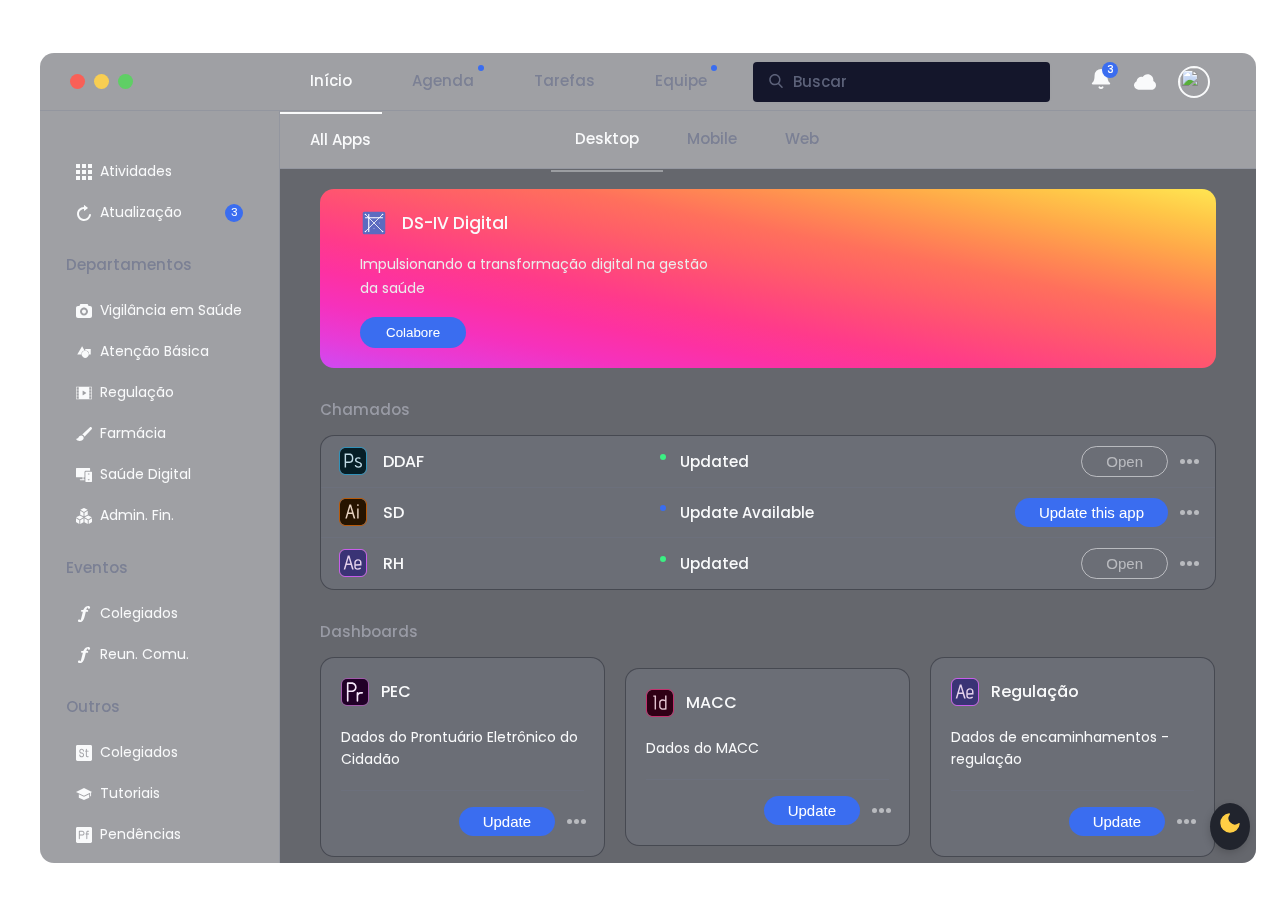
==== home.html @ 77184091 "add login form" ====
<!DOCTYPE html>
<html lang="pt-BR">

<head>
    <meta charset="UTF-8">
    <meta http-equiv="X-UA-Compatible" content="IE=edge">
    <meta name="viewport" content="width=device-width, initial-scale=1.0">
    
    <!-- Favicon -->
    <link rel="icon" href="img/favicon.png" type="image/x-icon">

    <!-- CSS -->
    <link rel="stylesheet" href="style.css">

    <title>DS4 Digital - Tecnologia para o Brasil</title>
</head>

<body>
    <div class="video-bg">
        <video width="320" height="240" autoplay loop muted>
            <source src="https://assets.codepen.io/3364143/7btrrd.mp4" type="video/mp4">
            Your browser does not support the video tag.
        </video>
    </div>
    <div class="dark-light">
        <svg viewBox="0 0 24 24" stroke="currentColor" stroke-width="1.5" fill="none" stroke-linecap="round"
            stroke-linejoin="round">
            <path d="M21 12.79A9 9 0 1111.21 3 7 7 0 0021 12.79z" />
        </svg>
    </div>
    <div class="app">
        <div class="header">
            <div class="menu-circle"></div>
            <div class="header-menu">
                <a class="menu-link is-active" href="#">Início</a>
                <a class="menu-link notify" href="#">Agenda</a>
                <a class="menu-link" href="#">Tarefas</a>
                <a class="menu-link notify" href="#">Equipe</a>
            </div>
            <div class="search-bar">
                <input type="text" placeholder="Buscar">
            </div>
            <div class="header-profile">
                <div class="notification">
                    <span class="notification-number">3</span>
                    <svg viewBox="0 0 24 24" fill="currentColor" stroke="currentColor" stroke-width="2"
                        stroke-linecap="round" stroke-linejoin="round" class="feather feather-bell">
                        <path d="M18 8A6 6 0 006 8c0 7-3 9-3 9h18s-3-2-3-9M13.73 21a2 2 0 01-3.46 0" />
                    </svg>
                </div>
                <svg viewBox="0 0 512 512" fill="currentColor">
                    <path
                        d="M448.773 235.551A135.893 135.893 0 00451 211c0-74.443-60.557-135-135-135-47.52 0-91.567 25.313-115.766 65.537-32.666-10.59-66.182-6.049-93.794 12.979-27.612 19.013-44.092 49.116-45.425 82.031C24.716 253.788 0 290.497 0 331c0 7.031 1.703 13.887 3.006 20.537l.015.015C12.719 400.492 56.034 436 106 436h300c57.891 0 106-47.109 106-105 0-40.942-25.053-77.798-63.227-95.449z" />
                </svg>
                <img class="profile-img"
                    src="https://images.unsplash.com/photo-1600353068440-6361ef3a86e8?ixid=MXwxMjA3fDB8MHxwaG90by1wYWdlfHx8fGVufDB8fHw%3D&ixlib=rb-1.2.1&auto=format&fit=crop&w=1000&q=80"
                    alt="">
            </div>
        </div>
        <div class="wrapper">
            <div class="left-side">
                <div class="side-wrapper">
                    <div class="side-title"></div>
                    <div class="side-menu">
                        <a href="#">
                            <svg viewBox="0 0 512 512">
                                <g xmlns="http://www.w3.org/2000/svg" fill="currentColor">
                                    <path
                                        d="M0 0h128v128H0zm0 0M192 0h128v128H192zm0 0M384 0h128v128H384zm0 0M0 192h128v128H0zm0 0"
                                        data-original="#bfc9d1" />
                                </g>
                                <path xmlns="http://www.w3.org/2000/svg" d="M192 192h128v128H192zm0 0"
                                    fill="currentColor" data-original="#82b1ff" />
                                <path xmlns="http://www.w3.org/2000/svg"
                                    d="M384 192h128v128H384zm0 0M0 384h128v128H0zm0 0M192 384h128v128H192zm0 0M384 384h128v128H384zm0 0"
                                    fill="currentColor" data-original="#bfc9d1" />
                            </svg>
                            Atividades
                        </a>
                        <a href="#">
                            <svg viewBox="0 0 488.932 488.932" fill="currentColor">
                                <path
                                    d="M243.158 61.361v-57.6c0-3.2 4-4.9 6.7-2.9l118.4 87c2 1.5 2 4.4 0 5.9l-118.4 87c-2.7 2-6.7.2-6.7-2.9v-57.5c-87.8 1.4-158.1 76-152.1 165.4 5.1 76.8 67.7 139.1 144.5 144 81.4 5.2 150.6-53 163-129.9 2.3-14.3 14.7-24.7 29.2-24.7 17.9 0 31.8 15.9 29 33.5-17.4 109.7-118.5 192-235.7 178.9-98-11-176.7-89.4-187.8-187.4-14.7-128.2 84.9-237.4 209.9-238.8z" />
                            </svg>
                            Atualização
                            <span class="notification-number updates">3</span>
                        </a>
                    </div>
                </div>
                <div class="side-wrapper">
                    <div class="side-title">Departamentos</div>
                    <div class="side-menu">
                        <a href="#">
                            <svg viewBox="0 0 488.455 488.455" fill="currentColor">
                                <path
                                    d="M287.396 216.317c23.845 23.845 23.845 62.505 0 86.35s-62.505 23.845-86.35 0-23.845-62.505 0-86.35 62.505-23.845 86.35 0" />
                                <path
                                    d="M427.397 91.581H385.21l-30.544-61.059H133.76l-30.515 61.089-42.127.075C27.533 91.746.193 119.115.164 152.715L0 396.86c0 33.675 27.384 61.074 61.059 61.074h366.338c33.675 0 61.059-27.384 61.059-61.059V152.639c-.001-33.674-27.385-61.058-61.059-61.058zM244.22 381.61c-67.335 0-122.118-54.783-122.118-122.118s54.783-122.118 122.118-122.118 122.118 54.783 122.118 122.118S311.555 381.61 244.22 381.61z" />
                            </svg>
                            Vigilância em Saúde
                        </a>
                        <a href="#">
                            <svg viewBox="0 0 512 512" fill="currentColor">
                                <circle cx="295.099" cy="327.254" r="110.96" transform="rotate(-45 295.062 327.332)" />
                                <path
                                    d="M471.854 338.281V163.146H296.72v41.169a123.1 123.1 0 01121.339 122.939c0 3.717-.176 7.393-.5 11.027zM172.14 327.254a123.16 123.16 0 01100.59-120.915L195.082 73.786 40.146 338.281H172.64c-.325-3.634-.5-7.31-.5-11.027z" />
                            </svg>
                            Atenção Básica
                        </a>
                        <a href="#">
                            <svg viewBox="0 0 58 58" fill="currentColor">
                                <path
                                    d="M57 6H1a1 1 0 00-1 1v44a1 1 0 001 1h56a1 1 0 001-1V7a1 1 0 00-1-1zM10 50H2v-9h8v9zm0-11H2v-9h8v9zm0-11H2v-9h8v9zm0-11H2V8h8v9zm26.537 12.844l-11 7a1.007 1.007 0 01-1.018.033A1.001 1.001 0 0124 36V22a1.001 1.001 0 011.538-.844l11 7a1.003 1.003 0 01-.001 1.688zM56 50h-8v-9h8v9zm0-11h-8v-9h8v9zm0-11h-8v-9h8v9zm0-11h-8V8h8v9z" />
                            </svg>
                            Regulação
                        </a>
                        <a href="#">
                            <svg viewBox="0 0 512 512" fill="currentColor">
                                <path
                                    d="M499.377 46.402c-8.014-8.006-18.662-12.485-29.985-12.613a41.13 41.13 0 00-.496-.003c-11.142 0-21.698 4.229-29.771 11.945L198.872 275.458c25.716 6.555 47.683 23.057 62.044 47.196a113.544 113.544 0 0110.453 23.179L500.06 106.661C507.759 98.604 512 88.031 512 76.89c0-11.507-4.478-22.33-12.623-30.488zM176.588 302.344a86.035 86.035 0 00-3.626-.076c-20.273 0-40.381 7.05-56.784 18.851-19.772 14.225-27.656 34.656-42.174 53.27C55.8 397.728 27.795 409.14 0 416.923c16.187 42.781 76.32 60.297 115.752 61.24 1.416.034 2.839.051 4.273.051 44.646 0 97.233-16.594 118.755-60.522 23.628-48.224-5.496-112.975-62.192-115.348z" />
                            </svg>
                            Farmácia
                        </a>
                        <a href="#">
                            <svg viewBox="0 0 512 512" fill="currentColor">
                                <path
                                    d="M497 151H316c-8.401 0-15 6.599-15 15v300c0 8.401 6.599 15 15 15h181c8.401 0 15-6.599 15-15V166c0-8.401-6.599-15-15-15zm-76 270h-30c-8.401 0-15-6.599-15-15s6.599-15 15-15h30c8.401 0 15 6.599 15 15s-6.599 15-15 15zm0-180h-30c-8.401 0-15-6.599-15-15s6.599-15 15-15h30c8.401 0 15 6.599 15 15s-6.599 15-15 15z" />
                                <path
                                    d="M15 331h196v60h-75c-8.291 0-15 6.709-15 15s6.709 15 15 15h135v-30h-30v-60h30V166c0-24.814 20.186-45 45-45h135V46c0-8.284-6.716-15-15-15H15C6.716 31 0 37.716 0 46v270c0 8.284 6.716 15 15 15z" />
                            </svg>
                            Saúde Digital
                        </a>
                        <a href="#">
                            <svg viewBox="0 0 512 512" fill="currentColor">
                                <path
                                    d="M0 331v112.295a14.996 14.996 0 007.559 13.023L106 512V391L0 331zM136 391v121l105-60V331zM271 331v121l105 60V391zM406 391v121l98.441-55.682A14.995 14.995 0 00512 443.296V331l-106 60zM391 241l-115.754 57.876L391 365.026l116.754-66.15zM262.709 1.583a15.006 15.006 0 00-13.418 0L140.246 57.876 256 124.026l115.754-66.151L262.709 1.583zM136 90v124.955l105 52.5V150zM121 241L4.246 298.876 121 365.026l115.754-66.15zM271 150v117.455l105-52.5V90z" />
                            </svg>
                            Admin. Fin.
                        </a>
                    </div>
                </div>
                <div class="side-wrapper">
                    <div class="side-title">Eventos</div>
                    <div class="side-menu">
                        <a href="#">
                            <svg viewBox="0 0 332 332" fill="currentColor">
                                <path
                                    d="M282.341 8.283C275.765 2.705 266.211 0 253.103 0c-18.951 0-36.359 5.634-51.756 16.743-14.972 10.794-29.274 28.637-42.482 53.028-4.358 7.993-7.428 11.041-8.973 12.179h-26.255c-10.84 0-19.626 8.786-19.626 19.626 0 8.989 6.077 16.486 14.323 18.809l-.05.165h.589c1.531.385 3.109.651 4.757.651h18.833l-32.688 128.001c-7.208 27.848-10.323 37.782-11.666 41.24-1.445 3.711-3.266 7.062-5.542 10.135-.42-5.39-2.637-10.143-6.508-13.854-4.264-4.079-10.109-6.136-17.364-6.136-8.227 0-15.08 2.433-20.37 7.229-5.416 4.93-8.283 11.193-8.283 18.134 0 5.157 1.701 12.712 9.828 19.348 6.139 4.97 14.845 7.382 26.621 7.382 17.096 0 32.541-4.568 45.891-13.577 13.112-8.845 24.612-22.489 34.166-40.522 9.391-17.678 18.696-45.124 28.427-83.9l18.598-73.479h30.016c10.841 0 19.625-8.785 19.625-19.625s-8.784-19.626-19.625-19.626h-19.628c6.34-21.62 14.175-37.948 23.443-48.578 2.284-2.695 5.246-5.692 8.412-7.678-1.543 3.392-2.325 6.767-2.325 10.055 0 6.164 2.409 11.714 6.909 16.03 4.484 4.336 10.167 6.54 16.888 6.54 7.085 0 13.373-2.667 18.17-7.716 4.76-5.005 7.185-11.633 7.185-19.703.017-9.079-3.554-16.899-10.302-22.618z" />
                            </svg>
                            Colegiados
                        </a>
                        <a href="#">
                            <svg viewBox="0 0 332 332" fill="currentColor">
                                <path
                                    d="M282.341 8.283C275.765 2.705 266.211 0 253.103 0c-18.951 0-36.359 5.634-51.756 16.743-14.972 10.794-29.274 28.637-42.482 53.028-4.358 7.993-7.428 11.041-8.973 12.179h-26.255c-10.84 0-19.626 8.786-19.626 19.626 0 8.989 6.077 16.486 14.323 18.809l-.05.165h.589c1.531.385 3.109.651 4.757.651h18.833l-32.688 128.001c-7.208 27.848-10.323 37.782-11.666 41.24-1.445 3.711-3.266 7.062-5.542 10.135-.42-5.39-2.637-10.143-6.508-13.854-4.264-4.079-10.109-6.136-17.364-6.136-8.227 0-15.08 2.433-20.37 7.229-5.416 4.93-8.283 11.193-8.283 18.134 0 5.157 1.701 12.712 9.828 19.348 6.139 4.97 14.845 7.382 26.621 7.382 17.096 0 32.541-4.568 45.891-13.577 13.112-8.845 24.612-22.489 34.166-40.522 9.391-17.678 18.696-45.124 28.427-83.9l18.598-73.479h30.016c10.841 0 19.625-8.785 19.625-19.625s-8.784-19.626-19.625-19.626h-19.628c6.34-21.62 14.175-37.948 23.443-48.578 2.284-2.695 5.246-5.692 8.412-7.678-1.543 3.392-2.325 6.767-2.325 10.055 0 6.164 2.409 11.714 6.909 16.03 4.484 4.336 10.167 6.54 16.888 6.54 7.085 0 13.373-2.667 18.17-7.716 4.76-5.005 7.185-11.633 7.185-19.703.017-9.079-3.554-16.899-10.302-22.618z" />
                            </svg>
                            Reun. Comu.
                        </a>
                    </div>
                </div>
                <div class="side-wrapper">
                    <div class="side-title">Outros</div>
                    <div class="side-menu">
                        <a href="#">
                            <svg viewBox="0 0 512 512" fill="currentColor">
                                <path
                                    d="M467 0H45C20.186 0 0 20.186 0 45v422c0 24.814 20.186 45 45 45h422c24.814 0 45-20.186 45-45V45c0-24.814-20.186-45-45-45zM181 241c41.353 0 75 33.647 75 75s-33.647 75-75 75-75-33.647-75-75c0-8.291 6.709-15 15-15s15 6.709 15 15c0 24.814 20.186 45 45 45s45-20.186 45-45-20.186-45-45-45c-41.353 0-75-33.647-75-75s33.647-75 75-75 75 33.647 75 75c0 8.291-6.709 15-15 15s-15-6.709-15-15c0-24.814-20.186-45-45-45s-45 20.186-45 45 20.186 45 45 45zm180 120h30c8.291 0 15 6.709 15 15s-6.709 15-15 15h-30c-24.814 0-45-20.186-45-45V211h-15c-8.291 0-15-6.709-15-15s6.709-15 15-15h15v-45c0-8.291 6.709-15 15-15s15 6.709 15 15v45h45c8.291 0 15 6.709 15 15s-6.709 15-15 15h-45v135c0 8.276 6.724 15 15 15z" />
                            </svg>
                            Colegiados
                        </a>
                        <a href="#">
                            <svg viewBox="0 0 511.441 511.441" fill="currentColor">
                                <path d="M255.721 347.484L90.22 266.751v106.57l165.51 73.503 165.509-73.503V266.742z" />
                                <path
                                    d="M511.441 189.361L255.721 64.617 0 189.361l255.721 124.744 195.522-95.378v111.032h30V204.092z" />
                            </svg>
                            Tutoriais
                        </a>
                        <a href="#">
                            <svg viewBox="0 0 512 512" fill="currentColor">
                                <path d="M196 151h-75v90h75c24.814 0 45-20.186 45-45s-20.186-45-45-45z" />
                                <path
                                    d="M467 0H45C20.186 0 0 20.186 0 45v422c0 24.814 20.186 45 45 45h422c24.814 0 45-20.186 45-45V45c0-24.814-20.186-45-45-45zM196 271h-75v105c0 8.291-6.709 15-15 15s-15-6.709-15-15V136c0-8.291 6.709-15 15-15h90c41.353 0 75 33.647 75 75s-33.647 75-75 75zm210-60c8.291 0 15 6.709 15 15s-6.709 15-15 15h-45v135c0 8.291-6.709 15-15 15s-15-6.709-15-15V241h-15c-8.291 0-15-6.709-15-15s6.709-15 15-15h15v-45c0-24.814 20.186-45 45-45h30c8.291 0 15 6.709 15 15s-6.709 15-15 15h-30c-8.276 0-15 6.724-15 15v45h45z" />
                            </svg>
                            Pendências
                        </a>
                        <a href="#">
                            <svg viewBox="0 0 512 512" fill="currentColor">
                                <path
                                    d="M181 181h-60v60h60c16.54 0 30-13.46 30-30s-13.46-30-30-30zm0 0M181 271h-60v60h60c16.54 0 30-13.46 30-30s-13.46-30-30-30zm0 0M346 241c-19.555 0-36.238 12.54-42.438 30h84.875c-6.199-17.46-22.882-30-42.437-30zm0 0" />
                                <path
                                    d="M436 0H75C33.648 0 0 33.648 0 75v362c0 41.352 33.648 75 75 75h361c41.352 0 76-33.648 76-75V75c0-41.352-34.648-75-76-75zM286 151h120v30H286zm-45 150c0 33.09-26.91 60-60 60H91V151h90c33.09 0 60 26.91 60 60 0 18.008-8.133 33.996-20.73 45 12.597 11.004 20.73 26.992 20.73 45zm180 0H303.562c6.196 17.46 22.883 30 42.438 30 16.012 0 30.953-8.629 38.992-22.516l25.957 15.032C397.58 346.629 372.687 361 346 361c-41.352 0-75-33.648-75-75s33.648-75 75-75 75 33.648 75 75zm0 0" />
                            </svg>
                            Arquivos
                        </a>
                        <a href="#">
                            <svg viewBox="0 0 512 512" fill="currentColor">
                                <path
                                    d="M352 0H64C28.704 0 0 28.704 0 64v320a16.02 16.02 0 009.216 14.496A16.232 16.232 0 0016 400c3.68 0 7.328-1.248 10.24-3.712L117.792 320H352c35.296 0 64-28.704 64-64V64c0-35.296-28.704-64-64-64z" />
                                <path
                                    d="M464 128h-16v128c0 52.928-43.072 96-96 96H129.376L128 353.152V400c0 26.464 21.536 48 48 48h234.368l75.616 60.512A16.158 16.158 0 00496 512c2.336 0 4.704-.544 6.944-1.6A15.968 15.968 0 00512 496V176c0-26.464-21.536-48-48-48z" />
                            </svg>
                            Mensagens
                        </a>
                    </div>
                </div>
            </div>
            <div class="main-container">
                <div class="main-header">
                    <a class="menu-link-main" href="#">All Apps</a>
                    <div class="header-menu">
                        <a class="main-header-link is-active" href="#">Desktop</a>
                        <a class="main-header-link" href="#">Mobile</a>
                        <a class="main-header-link" href="#">Web</a>

                    </div>
                </div>
                <div class="content-wrapper">
                    <div class="content-wrapper-header">
                        <div class="content-wrapper-context">
                            <h3 class="img-content">
                                <svg viewBox="0 0 512 512" xmlns="http://www.w3.org/2000/svg">
                                    <!-- Background with rounded corners -->
                                    <rect x="50" y="50" width="412" height="412" rx="30" ry="30" fill="#5C6BC0" />
                                
                                    <!-- Horizontal and vertical lines creating a network -->
                                    <path d="M100 160h312" fill="none" stroke="#fff" stroke-width="20" stroke-linecap="round"/>
                                    <path d="M160 100v312" fill="none" stroke="#fff" stroke-width="20" stroke-linecap="round"/>
                                    
                                    <!-- Diagonal lines for more complexity -->
                                    <path d="M100 100L412 412" fill="none" stroke="#fff" stroke-width="15" stroke-linecap="round"/>
                                    <path d="M100 412L412 100" fill="none" stroke="#fff" stroke-width="15" stroke-linecap="round"/>
                                    
                                    <!-- Nodes (circles) to simulate connections -->
                                    <circle cx="100" cy="100" r="15" fill="#fff" />
                                    <circle cx="412" cy="100" r="15" fill="#fff" />
                                    <circle cx="100" cy="412" r="15" fill="#fff" />
                                    <circle cx="412" cy="412" r="15" fill="#fff" />
                                
                                    <!-- Additional smaller circles to simulate data points -->
                                    <circle cx="256" cy="160" r="8" fill="#fff" />
                                    <circle cx="160" cy="256" r="8" fill="#fff" />
                                    <circle cx="352" cy="256" r="8" fill="#fff" />
                                    <circle cx="256" cy="352" r="8" fill="#fff" />
                                </svg>
                                
                                DS-IV Digital
                            </h3>
                            <div class="content-text">Impulsionando a transformação digital na gestão da saúde</div>
                            <button class="content-button">Colabore</button>
                        </div>
                        <img class="content-wrapper-img" src="https://assets.codepen.io/3364143/glass.png" alt="">
                    </div>
                    <div class="content-section">
                        <div class="content-section-title">Chamados</div>
                        <ul>
                            <li class="adobe-product">
                                <div class="products">
                                    <svg viewBox="0 0 52 52" style="border:1px solid #3291b8">
                                        <g xmlns="http://www.w3.org/2000/svg">
                                            <path
                                                d="M40.824 52H11.176C5.003 52 0 46.997 0 40.824V11.176C0 5.003 5.003 0 11.176 0h29.649C46.997 0 52 5.003 52 11.176v29.649C52 46.997 46.997 52 40.824 52z"
                                                fill="#061e26" data-original="#393687" />
                                            <path
                                                d="M12.16 39H9.28V11h9.64c2.613 0 4.553.813 5.82 2.44 1.266 1.626 1.9 3.76 1.9 6.399 0 .934-.027 1.74-.08 2.42-.054.681-.22 1.534-.5 2.561-.28 1.026-.66 1.866-1.14 2.52-.48.654-1.213 1.227-2.2 1.72-.987.494-2.16.74-3.52.74h-7.04V39zm0-12h6.68c.96 0 1.773-.187 2.44-.56.666-.374 1.153-.773 1.46-1.2.306-.427.546-1.04.72-1.84.173-.801.267-1.4.28-1.801.013-.399.02-.973.02-1.72 0-4.053-1.694-6.08-5.08-6.08h-6.52V27zM29.48 33.92l2.8-.12c.106.987.6 1.754 1.48 2.3.88.547 1.893.82 3.04.82s2.14-.26 2.98-.78c.84-.52 1.26-1.266 1.26-2.239s-.36-1.747-1.08-2.32c-.72-.573-1.6-1.026-2.64-1.36-1.04-.333-2.086-.686-3.14-1.06a7.36 7.36 0 01-2.78-1.76c-.987-.934-1.48-2.073-1.48-3.42s.54-2.601 1.62-3.761 2.833-1.739 5.26-1.739c.854 0 1.653.1 2.4.3.746.2 1.28.394 1.6.58l.48.279-.92 2.521c-.854-.666-1.974-1-3.36-1-1.387 0-2.42.26-3.1.78-.68.52-1.02 1.18-1.02 1.979 0 .88.426 1.574 1.28 2.08.853.507 1.813.934 2.88 1.28 1.066.347 2.126.733 3.18 1.16 1.053.427 1.946 1.094 2.68 2s1.1 2.106 1.1 3.6c0 1.494-.6 2.794-1.8 3.9-1.2 1.106-2.954 1.66-5.26 1.66-2.307 0-4.114-.547-5.42-1.64-1.307-1.093-1.987-2.44-2.04-4.04z"
                                                fill="#c1dbe6" data-original="#89d3ff" />
                                        </g>
                                    </svg>
                                    DDAF
                                </div>
                                <span class="status">
                                    <span class="status-circle green"></span>
                                    Updated</span>
                                <div class="button-wrapper">
                                    <button class="content-button status-button open">Open</button>
                                    <div class="menu">
                                        <button class="dropdown">
                                            <ul>
                                                <li><a href="#">Go to Discover</a></li>
                                                <li><a href="#">Learn more</a></li>
                                                <li><a href="#">Uninstall</a></li>
                                            </ul>
                                        </button>
                                    </div>
                                </div>
                            </li>
                            <li class="adobe-product">
                                <div class="products">
                                    <svg viewBox="0 0 52 52" style="border:1px solid #b65a0b">
                                        <g xmlns="http://www.w3.org/2000/svg">
                                            <path
                                                d="M40.824 52H11.176C5.003 52 0 46.997 0 40.824V11.176C0 5.003 5.003 0 11.176 0h29.649C46.997 0 52 5.003 52 11.176v29.649C52 46.997 46.997 52 40.824 52z"
                                                fill="#261400" data-original="#6d4c13" />
                                            <path
                                                d="M30.68 39h-3.24l-2.76-9.04h-8.32L13.72 39H10.6l8.24-28h3.32l8.52 28zm-6.72-12l-3.48-11.36L17.12 27h6.84zM37.479 12.24c0 .453-.16.84-.48 1.16-.32.319-.7.479-1.14.479-.44 0-.827-.166-1.16-.5-.334-.333-.5-.713-.5-1.14s.166-.807.5-1.141c.333-.333.72-.5 1.16-.5.44 0 .82.16 1.14.48.321.322.48.709.48 1.162zM37.24 39h-2.88V18.96h2.88V39z"
                                                fill="#e6d2c0" data-original="#ffbd2e" />
                                        </g>
                                    </svg>
                                    SD
                                </div>

                                <span class="status">
                                    <span class="status-circle"></span>
                                    Update Available</span>
                                <div class="button-wrapper">
                                    <button class="content-button status-button">Update this app</button>
                                    <div class="pop-up">
                                        <div class="pop-up__title">Update This App
                                            <svg class="close" width="24" height="24" fill="none" stroke="currentColor"
                                                stroke-width="2" stroke-linecap="round" stroke-linejoin="round"
                                                class="feather feather-x-circle">
                                                <circle cx="12" cy="12" r="10" />
                                                <path d="M15 9l-6 6M9 9l6 6" />
                                            </svg>
                                        </div>
                                        <div class="pop-up__subtitle">Adjust your selections for advanced options as
                                            desired before continuing. <a href="#">Learn more</a></div>
                                        <div class="checkbox-wrapper">
                                            <input type="checkbox" id="check1" class="checkbox">
                                            <label for="check1">Import previous settings and preferences</label>
                                        </div>
                                        <div class="checkbox-wrapper">
                                            <input type="checkbox" id="check2" class="checkbox">
                                            <label for="check2">Remove old versions</label>
                                        </div>
                                        <div class="content-button-wrapper">
                                            <button class="content-button status-button open close">Cancel</button>
                                            <button class="content-button status-button">Continue</button>
                                        </div>
                                    </div>
                                    <div class="menu">
                                        <button class="dropdown">
                                            <ul>
                                                <li><a href="#">Go to Discover</a></li>
                                                <li><a href="#">Learn more</a></li>
                                                <li><a href="#">Uninstall</a></li>
                                            </ul>
                                        </button>
                                    </div>
                                </div>
                            </li>
                            <li class="adobe-product">
                                <div class="products">
                                    <svg viewBox="0 0 52 52" style="border: 1px solid #C75DEB">
                                        <g xmlns="http://www.w3.org/2000/svg">
                                            <path
                                                d="M40.824 52H11.176C5.003 52 0 46.997 0 40.824V11.176C0 5.003 5.003 0 11.176 0h29.649C46.997 0 52 5.003 52 11.176v29.649C52 46.997 46.997 52 40.824 52z"
                                                fill="#3a3375" data-original="#3a3375" />
                                            <path
                                                d="M27.44 39H24.2l-2.76-9.04h-8.32L10.48 39H7.36l8.24-28h3.32l8.52 28zm-6.72-12l-3.48-11.36L13.88 27h6.84zM31.48 33.48c0 2.267 1.333 3.399 4 3.399 1.653 0 3.466-.546 5.44-1.64L42 37.6c-2.054 1.254-4.2 1.881-6.44 1.881-4.64 0-6.96-1.946-6.96-5.841v-8.2c0-2.16.673-3.841 2.02-5.04 1.346-1.2 3.126-1.801 5.34-1.801s3.94.594 5.18 1.78c1.24 1.187 1.86 2.834 1.86 4.94V30.8l-11.52.6v2.08zm8.6-5.24v-3.08c0-1.413-.44-2.42-1.32-3.021-.88-.6-1.907-.899-3.08-.899-1.174 0-2.167.359-2.98 1.08-.814.72-1.22 1.773-1.22 3.16v3.199l8.6-.439z"
                                                fill="#e4d1eb" data-original="#e7adfb" />
                                        </g>
                                    </svg>
                                    RH
                                </div>
                                <span class="status">
                                    <span class="status-circle green"></span>
                                    Updated</span>
                                <div class="button-wrapper">
                                    <button class="content-button status-button open">Open</button>
                                    <div class="menu">
                                        <button class="dropdown">
                                            <ul>
                                                <li><a href="#">Go to Discover</a></li>
                                                <li><a href="#">Learn more</a></li>
                                                <li><a href="#">Uninstall</a></li>
                                            </ul>
                                        </button>
                                    </div>
                                </div>
                            </li>
                        </ul>
                    </div>
                    <div class="content-section">
                        <div class="content-section-title">Dashboards</div>
                        <div class="apps-card">
                            <div class="app-card">
                                <span>
                                    <svg viewBox="0 0 512 512" style="border: 1px solid #a059a9">
                                        <path xmlns="http://www.w3.org/2000/svg"
                                            d="M480 0H32C14.368 0 0 14.368 0 32v448c0 17.664 14.368 32 32 32h448c17.664 0 32-14.336 32-32V32c0-17.632-14.336-32-32-32z"
                                            fill="#210027" data-original="#7b1fa2" />
                                        <g xmlns="http://www.w3.org/2000/svg">
                                            <path
                                                d="M192 64h-80c-8.832 0-16 7.168-16 16v352c0 8.832 7.168 16 16 16s16-7.168 16-16V256h64c52.928 0 96-43.072 96-96s-43.072-96-96-96zm0 160h-64V96h64c35.296 0 64 28.704 64 64s-28.704 64-64 64zM400 256h-32c-18.08 0-34.592 6.24-48 16.384V272c0-8.864-7.168-16-16-16s-16 7.136-16 16v160c0 8.832 7.168 16 16 16s16-7.168 16-16v-96c0-26.464 21.536-48 48-48h32c8.832 0 16-7.168 16-16s-7.168-16-16-16z"
                                                fill="#f6e7fa" data-original="#e1bee7" />
                                        </g>
                                    </svg>
                                    PEC
                                </span>
                                <div class="app-card__subtext">Dados do Prontuário Eletrônico do Cidadão</div>
                                <div class="app-card-buttons">
                                    <button class="content-button status-button">Update</button>
                                    <div class="menu"></div>
                                </div>
                            </div>
                            <div class="app-card">
                                <span>
                                    <svg viewBox="0 0 52 52" style="border: 1px solid #c1316d">
                                        <g xmlns="http://www.w3.org/2000/svg">
                                            <path
                                                d="M40.824 52H11.176C5.003 52 0 46.997 0 40.824V11.176C0 5.003 5.003 0 11.176 0h29.649C46.997 0 52 5.003 52 11.176v29.649C52 46.997 46.997 52 40.824 52z"
                                                fill="#2f0015" data-original="#6f2b41" />
                                            <path
                                                d="M18.08 39H15.2V13.72l-2.64-.08V11h5.52v28zM27.68 19.4c1.173-.507 2.593-.761 4.26-.761s3.073.374 4.22 1.12V11h2.88v28c-2.293.32-4.414.48-6.36.48-1.947 0-3.707-.4-5.28-1.2-2.08-1.066-3.12-2.92-3.12-5.561v-7.56c0-2.799 1.133-4.719 3.4-5.759zm8.48 3.12c-1.387-.746-2.907-1.119-4.56-1.119-1.574 0-2.714.406-3.42 1.22-.707.813-1.06 1.847-1.06 3.1v7.12c0 1.227.44 2.188 1.32 2.88.96.719 2.146 1.079 3.56 1.079 1.413 0 2.8-.106 4.16-.319V22.52z"
                                                fill="#e1c1cf" data-original="#ff70bd" />
                                        </g>
                                    </svg>
                                    MACC
                                </span>
                                <div class="app-card__subtext">Dados do MACC</div>
                                <div class="app-card-buttons">
                                    <button class="content-button status-button">Update</button>
                                    <div class="menu"></div>
                                </div>
                            </div>
                            <div class="app-card">
                                <span>
                                    <svg viewBox="0 0 52 52" style="border: 1px solid #C75DEB">
                                        <g xmlns="http://www.w3.org/2000/svg">
                                            <path
                                                d="M40.824 52H11.176C5.003 52 0 46.997 0 40.824V11.176C0 5.003 5.003 0 11.176 0h29.649C46.997 0 52 5.003 52 11.176v29.649C52 46.997 46.997 52 40.824 52z"
                                                fill="#3a3375" data-original="#3a3375" />
                                            <path
                                                d="M27.44 39H24.2l-2.76-9.04h-8.32L10.48 39H7.36l8.24-28h3.32l8.52 28zm-6.72-12l-3.48-11.36L13.88 27h6.84zM31.48 33.48c0 2.267 1.333 3.399 4 3.399 1.653 0 3.466-.546 5.44-1.64L42 37.6c-2.054 1.254-4.2 1.881-6.44 1.881-4.64 0-6.96-1.946-6.96-5.841v-8.2c0-2.16.673-3.841 2.02-5.04 1.346-1.2 3.126-1.801 5.34-1.801s3.94.594 5.18 1.78c1.24 1.187 1.86 2.834 1.86 4.94V30.8l-11.52.6v2.08zm8.6-5.24v-3.08c0-1.413-.44-2.42-1.32-3.021-.88-.6-1.907-.899-3.08-.899-1.174 0-2.167.359-2.98 1.08-.814.72-1.22 1.773-1.22 3.16v3.199l8.6-.439z"
                                                fill="#e4d1eb" data-original="#e7adfb" />
                                        </g>
                                    </svg>
                                    Regulação
                                </span>
                                <div class="app-card__subtext">Dados de encaminhamentos - regulação</div>
                                <div class="app-card-buttons">
                                    <button class="content-button status-button">Update</button>
                                    <div class="menu"></div>
                                </div>
                            </div>
                        </div>
                    </div>
                </div>
            </div>
        </div>
        <div class="overlay-app"></div>
    </div>
    <script src="https://cdnjs.cloudflare.com/ajax/libs/jquery/2.1.3/jquery.min.js"></script>
    <script src="scripts/main.js"></script>
</body>

</html>
---- style.css ----
@import url("https://fonts.googleapis.com/css2?family=Poppins:wght@200;300;400;500;600;700&display=swap");

* {
  outline: none;
  box-sizing: border-box;
}

:root {
  --theme-bg-color: rgba(16 18 27 / 40%);
  --border-color: rgba(113 119 144 / 25%);
  --theme-color: #f9fafb;
  --inactive-color: rgb(113 119 144 / 78%);
  --body-font: "Poppins", sans-serif;
  --hover-menu-bg: rgba(12 15 25 / 30%);
  --content-title-color: #999ba5;
  --content-bg: rgb(146 151 179 / 13%);
  --button-inactive: rgb(249 250 251 / 55%);
  --dropdown-bg: #21242d;
  --dropdown-hover: rgb(42 46 60);
  --popup-bg: rgb(22 25 37);
  --search-bg: #14162b;
  --overlay-bg: rgba(36, 39, 59, 0.3);
  --scrollbar-bg: rgb(1 2 3 / 40%);
}

.light-mode {
  --theme-bg-color: rgb(255 255 255 / 31%);
  --theme-color: #3c3a3a;
  --inactive-color: #333333;
  --button-inactive: #3c3a3a;
  --search-bg: rgb(255 255 255 / 31%);
  --dropdown-bg: #f7f7f7;
  --overlay-bg: rgb(255 255 255 / 30%);
  --dropdown-hover: rgb(236 236 236);
  --border-color: rgb(255 255 255 / 35%);
  --popup-bg: rgb(255 255 255);
  --hover-menu-bg: rgba(255 255 255 / 35%);
  --scrollbar-bg: rgb(255 253 253 / 57%);
  --content-title-color: --theme-color;
}

html {
  box-sizing: border-box;
  -webkit-font-smoothing: antialiased;
}

body {
  font-family: var(--body-font);
  background-image: url(https://wallpapershome.com/images/wallpapers/macos-big-sur-1280x720-dark-wwdc-2020-22655.jpg);
  background-size: cover;
  background-position: center;
  display: flex;
  justify-content: center;
  align-items: center;
  flex-direction: column;
  padding: 2em;
  width: 100%;
  height: 100vh;
  overflow: hidden;
}
@media screen and (max-width: 480px) {
  body {
    padding: 0.8em;
  }
}

.video-bg {
  position: fixed;
  right: 0;
  top: 0;
  width: 100%;
  height: 100%;
}
.video-bg video {
  width: 100%;
  height: 100%;
  object-fit: cover;
}

img {
  max-width: 100%;
}

.dark-light {
  position: fixed;
  bottom: 50px;
  right: 30px;
  background-color: var(--dropdown-bg);
  box-shadow: -1px 3px 8px -1px rgba(0, 0, 0, 0.2);
  padding: 8px;
  border-radius: 50%;
  z-index: 3;
  cursor: pointer;
}
.dark-light svg {
  width: 24px;
  flex-shrink: 0;
  fill: #ffce45;
  stroke: #ffce45;
  transition: 0.5s;
}

.light-mode .dark-light svg {
  fill: transparent;
  stroke: var(--theme-color);
}
.light-mode .profile-img {
  border: 2px solid var(--theme-bg-color);
}
.light-mode .content-section ul {
  background-color: var(--theme-bg-color);
}
.light-mode .pop-up__title {
  border-color: var(--theme-color);
}
.light-mode .dropdown.is-active ul {
  background-color: rgba(255, 255, 255, 0.94);
}

body.light-mode:before,
body.light-mode .video-bg:before {
  content: "";
  position: absolute;
  left: 0;
  top: 0;
  width: 100%;
  height: 100vh;
  background: linear-gradient(180deg, rgba(255, 255, 255, 0.72) 0%, rgba(255, 255, 255, 0.45) 100%);
  backdrop-filter: saturate(3);
}

.app {
  background-color: var(--theme-bg-color);
  max-width: 1250px;
  max-height: 860px;
  height: 90vh;
  display: flex;
  flex-direction: column;
  overflow: hidden;
  position: relative;
  width: 100%;
  border-radius: 14px;
  backdrop-filter: blur(20px);
  -webkit-backdrop-filter: blur(20px);
  font-size: 15px;
  font-weight: 500;
}

.header {
  display: flex;
  align-items: center;
  flex-shrink: 0;
  height: 58px;
  width: 100%;
  border-bottom: 1px solid var(--border-color);
  padding: 0 30px;
  white-space: nowrap;
}
@media screen and (max-width: 480px) {
  .header {
    padding: 0 16px;
  }
}
.header-menu {
  display: flex;
  align-items: center;
}
.header-menu a {
  padding: 20px 30px;
  text-decoration: none;
  color: var(--inactive-color);
  border-bottom: 2px solid transparent;
  transition: 0.3s;
}
@media screen and (max-width: 610px) {
  .header-menu a:not(.main-header-link) {
    display: none;
  }
}
.header-menu a.is-active,
.header-menu a:hover {
  color: var(--theme-color);
  border-bottom: 2px solid var(--theme-color);
}

.notify {
  position: relative;
}
.notify:before {
  content: "";
  position: absolute;
  background-color: #3a6df0;
  width: 6px;
  height: 6px;
  border-radius: 50%;
  right: 20px;
  top: 16px;
}
@media screen and (max-width: 1055px) {
  .notify {
    display: none;
  }
}

.menu-circle {
  width: 15px;
  height: 15px;
  background-color: #f96057;
  border-radius: 50%;
  box-shadow: 24px 0 0 0 #f8ce52, 48px 0 0 0 #5fcf65;
  margin-right: 195px;
  flex-shrink: 0;
}
@media screen and (max-width: 945px) {
  .menu-circle {
    display: none;
  }
}

.search-bar {
  height: 40px;
  display: flex;
  width: 100%;
  max-width: 400px;
  padding-left: 16px;
  border-radius: 4px;
}
.search-bar input {
  width: 100%;
  height: 100%;
  border: none;
  background-color: var(--search-bg);
  border-radius: 4px;
  font-family: var(--body-font);
  font-size: 15px;
  font-weight: 500;
  padding: 0 20px 0 40px;
  box-shadow: 0 0 0 2px rgba(134, 140, 160, 0.02);
  background-image: url("data:image/svg+xml;charset=UTF-8,%3csvg xmlns='http://www.w3.org/2000/svg' viewBox='0 0 56.966 56.966' fill='%23717790c7'%3e%3cpath d='M55.146 51.887L41.588 37.786A22.926 22.926 0 0046.984 23c0-12.682-10.318-23-23-23s-23 10.318-23 23 10.318 23 23 23c4.761 0 9.298-1.436 13.177-4.162l13.661 14.208c.571.593 1.339.92 2.162.92.779 0 1.518-.297 2.079-.837a3.004 3.004 0 00.083-4.242zM23.984 6c9.374 0 17 7.626 17 17s-7.626 17-17 17-17-7.626-17-17 7.626-17 17-17z'/%3e%3c/svg%3e");
  background-size: 14px;
  background-repeat: no-repeat;
  background-position: 16px 48%;
  color: var(--theme-color);
}
.search-bar input::placeholder {
  font-family: var(--body-font);
  color: var(--inactive-color);
  font-size: 15px;
  font-weight: 500;
}

.header-profile {
  display: flex;
  align-items: center;
  padding: 0 16px 0 40px;
  margin-left: auto;
  flex-shrink: 0;
}
.header-profile svg {
  width: 22px;
  color: #f9fafb;
  flex-shrink: 0;
}

.notification {
  position: relative;
}
.notification-number {
  position: absolute;
  background-color: #3a6df0;
  width: 16px;
  height: 16px;
  border-radius: 50%;
  font-size: 10px;
  display: flex;
  align-items: center;
  justify-content: center;
  color: #fff;
  right: -6px;
  top: -6px;
}
.notification + svg {
  margin-left: 22px;
}
@media screen and (max-width: 945px) {
  .notification + svg {
    display: none;
  }
}

.profile-img {
  width: 32px;
  height: 32px;
  border-radius: 50%;
  object-fit: cover;
  border: 2px solid var(--theme-color);
  margin-left: 22px;
}

.wide .header-menu,
.wide .header-profile {
  display: none;
}
.wide .search-bar {
  max-width: 600px;
  margin: auto;
  transition: 0.4s;
  box-shadow: 0 0 0 1px var(--border-color);
  padding-left: 0;
}
.wide .menu-circle {
  margin-right: 0;
}

.wrapper {
  display: flex;
  flex-grow: 1;
  overflow: hidden;
}

.left-side {
  flex-basis: 240px;
  border-right: 1px solid var(--border-color);
  padding: 26px;
  overflow: auto;
  flex-shrink: 0;
}
@media screen and (max-width: 945px) {
  .left-side {
    display: none;
  }
}

.side-wrapper + .side-wrapper {
  margin-top: 20px;
}

.side-title {
  color: var(--inactive-color);
  margin-bottom: 14px;
}

.side-menu {
  display: flex;
  flex-direction: column;
  white-space: nowrap;
}
.side-menu a {
  text-decoration: none;
  color: var(--theme-color);
  display: flex;
  align-items: center;
  font-weight: 400;
  padding: 10px;
  font-size: 14px;
  border-radius: 6px;
  transition: 0.3s;
}
.side-menu a:hover {
  background-color: var(--hover-menu-bg);
}
.side-menu svg {
  width: 16px;
  margin-right: 8px;
}

.updates {
  position: relative;
  top: 0;
  right: 0;
  margin-left: auto;
  width: 18px;
  height: 18px;
  font-size: 11px;
}

.main-header {
  display: flex;
  align-items: center;
  border-bottom: 1px solid var(--border-color);
  height: 58px;
  flex-shrink: 0;
}
.main-header .header-menu {
  margin-left: 150px;
}
@media screen and (max-width: 1055px) {
  .main-header .header-menu {
    margin: auto;
  }
}
.main-header .header-menu a {
  padding: 20px 24px;
}

.main-container {
  display: flex;
  flex-direction: column;
  flex-grow: 1;
}

.menu-link-main {
  text-decoration: none;
  color: var(--theme-color);
  padding: 0 30px;
}
@media screen and (max-width: 1055px) {
  .menu-link-main {
    display: none;
  }
}

.content-wrapper {
  display: flex;
  flex-direction: column;
  color: var(--theme-color);
  padding: 20px 40px;
  height: 100%;
  overflow: auto;
  background-color: var(--theme-bg-color);
}
@media screen and (max-width: 510px) {
  .content-wrapper {
    padding: 20px;
  }
}
.content-wrapper-header {
  display: flex;
  align-items: center;
  width: 100%;
  justify-content: space-between;
  background-image: url("https://www.transparenttextures.com/patterns/cubes.png"),
    linear-gradient(
      to right top,
      #cf4af3,
      #e73bd7,
      #f631bc,
      #fd31a2,
      #ff3a8b,
      #ff4b78,
      #ff5e68,
      #ff705c,
      #ff8c51,
      #ffaa49,
      #ffc848,
      #ffe652
    );
  border-radius: 14px;
  padding: 20px 40px;
}
@media screen and (max-width: 415px) {
  .content-wrapper-header {
    padding: 20px;
  }
}
.content-wrapper.overlay {
  pointer-events: none;
  transition: 0.3s;
  background-color: var(--overlay-bg);
}

.overlay-app {
  width: 100%;
  height: 100%;
  position: fixed;
  left: 0;
  top: 0;
  pointer-events: all;
  background-color: rgba(36, 39, 59, 0.8);
  opacity: 0;
  visibility: hidden;
  transition: 0.3s;
}
.overlay-app.is-active {
  visibility: visible;
  opacity: 1;
}

.img-content {
  font-weight: 500;
  font-size: 17px;
  display: flex;
  align-items: center;
  margin: 0;
}
.img-content svg {
  width: 28px;
  margin-right: 14px;
}

.content-text {
    font-weight: 400;
    font-size: 14px;
    margin-top: 16px;
    line-height: 1.7em;
    color: #ebecec;
    display: -webkit-box;
    -webkit-box-orient: vertical;
    -webkit-line-clamp: 4;
    line-clamp: 4; /* Adicionando a versão padrão */
    overflow: hidden;
    text-overflow: ellipsis;
  }
  

.content-wrapper-context {
  max-width: 350px;
}

.content-button {
  background-color: #3a6df0;
  border: none;
  padding: 8px 26px;
  color: #fff;
  border-radius: 20px;
  margin-top: 16px;
  cursor: pointer;
  transition: 0.3s;
  white-space: nowrap;
}

.content-wrapper-img {
  width: 186px;
  object-fit: cover;
  margin-top: -25px;
  object-position: center;
}
@media screen and (max-width: 570px) {
  .content-wrapper-img {
    width: 110px;
  }
}

.content-section {
  margin-top: 30px;
  display: flex;
  flex-direction: column;
}
.content-section-title {
  color: var(--content-title-color);
  margin-bottom: 14px;
}
.content-section ul {
  display: flex;
  flex-direction: column;
  width: 100%;
  height: 100%;
  justify-content: space-around;
  background-color: var(--content-bg);
  padding-left: 0;
  margin: 0;
  border-radius: 14px;
  border: 1px solid var(--theme-bg-color);
  cursor: pointer;
}
.content-section ul li {
  list-style: none;
  padding: 10px 18px;
  display: flex;
  align-items: center;
  font-size: 16px;
  width: 100%;
  height: 100%;
  white-space: nowrap;
  transition: 0.3s;
}
.content-section ul li:hover {
  background-color: var(--theme-bg-color);
}
.content-section ul li:hover:first-child {
  border-radius: 13px 13px 0 0;
}
.content-section ul li:hover:last-child {
  border-radius: 0 0 13px 13px;
}
.content-section ul li + li {
  border-top: 1px solid var(--border-color);
}
.content-section ul svg {
  width: 28px;
  border-radius: 6px;
  margin-right: 16px;
  flex-shrink: 0;
}

.products {
  display: flex;
  align-items: center;
  width: 150px;
}
@media screen and (max-width: 480px) {
  .products {
    width: 120px;
  }
}

.status {
  margin-left: auto;
  width: 140px;
  font-size: 15px;
  position: relative;
}
@media screen and (max-width: 700px) {
  .status {
    display: none;
  }
}
.status-circle {
  width: 6px;
  height: 6px;
  background-color: #396df0;
  position: absolute;
  border-radius: 50%;
  top: 4px;
  left: -20px;
}
.status-circle.green {
  background-color: #3bf083;
}
.status-button {
  font-size: 15px;
  margin-top: 0;
  padding: 6px 24px;
}
@media screen and (max-width: 390px) {
  .status-button {
    padding: 6px 14px;
  }
}
.status-button.open {
  background: none;
  color: var(--button-inactive);
  border: 1px solid var(--button-inactive);
}
.status-button:not(.open):hover {
  color: #fff;
  border-color: #fff;
}

.content-button:not(.open):hover {
  background: #1e59f1;
}

.menu {
  width: 5px;
  height: 5px;
  background-color: var(--button-inactive);
  border-radius: 50%;
  box-shadow: 7px 0 0 0 var(--button-inactive), 14px 0 0 0 var(--button-inactive);
  margin: 0 12px;
}

@media screen and (max-width: 415px) {
  .adobe-product .menu {
    display: none;
  }
}
.dropdown {
  position: relative;
  height: 53px;
  width: 40px;
  top: -24px;
  display: flex;
  left: -5px;
  background: transparent;
  border: none;
  cursor: pointer;
}
.dropdown ul {
  position: absolute;
  background: var(--dropdown-bg);
  height: 110px;
  width: 120px;
  right: 0;
  top: 20px;
  pointer-events: none;
  opacity: 0;
  transform: translatey(10px);
  transition: all 0.4s ease;
}
.dropdown ul li a {
  text-decoration: none;
  color: var(--theme-color);
  font-size: 12px;
}

.dropdown.is-active ul {
  opacity: 1;
  pointer-events: all;
  transform: translatey(25px);
}
.dropdown.is-active ul li:hover {
  background-color: var(--dropdown-hover);
}

.button-wrapper {
  display: flex;
  align-items: center;
  justify-content: flex-end;
  width: 187px;
  margin-left: auto;
}
@media screen and (max-width: 480px) {
  .button-wrapper {
    width: auto;
  }
}

.pop-up {
  position: absolute;
  padding: 30px 40px;
  top: 50%;
  left: 50%;
  transform: translate(-50%, -50%);
  overflow-y: auto;
  box-shadow: 0px 6px 30px rgba(0, 0, 0, 0.4);
  transition: all 0.3s;
  z-index: 10;
  background-color: var(--popup-bg);
  width: 500px;
  visibility: hidden;
  opacity: 0;
  border-radius: 6px;
  display: flex;
  flex-direction: column;
  white-space: normal;
}
@media screen and (max-width: 570px) {
  .pop-up {
    width: 100%;
  }
}
.pop-up.visible {
  visibility: visible;
  opacity: 1;
}
.pop-up__title {
  padding-bottom: 20px;
  border-bottom: 1px solid var(--border-color);
  display: flex;
  justify-content: space-between;
  align-items: center;
}
.pop-up__subtitle {
  white-space: normal;
  margin: 20px 0;
  font-size: 14px;
  font-weight: 400;
  line-height: 1.8em;
}
.pop-up__subtitle a {
  color: var(--theme-color);
}

.content-button-wrapper .content-button.status-button.open.close {
  width: auto;
}

.content-section .close {
  margin-right: 0;
  width: 24px;
}

.checkbox-wrapper {
  display: flex;
  align-items: center;
  font-size: 14px;
  font-weight: 400;
}
.checkbox-wrapper + .checkbox-wrapper {
  margin: 20px 0 40px;
}

.checkbox {
  display: none;
}

.checkbox + label {
  display: flex;
  align-items: center;
}
.checkbox + label:before {
  content: "";
  margin-right: 10px;
  width: 15px;
  height: 15px;
  border: 1px solid var(--theme-color);
  border-radius: 4px;
  cursor: pointer;
  flex-shrink: 0;
}

.checkbox:checked + label:before {
  background-color: #3a6df0;
  border-color: #3a6df0;
  background-image: url("data:image/svg+xml;charset=UTF-8,%3csvg xmlns='http://www.w3.org/2000/svg' width='24' height='24' viewBox='0 0 24 24' fill='none' stroke='%23fff' stroke-width='3' stroke-linecap='round' stroke-linejoin='round' class='feather feather-check'%3e%3cpath d='M20 6L9 17l-5-5'/%3e%3c/svg%3e");
  background-position: 50%;
  background-size: 12px;
  background-repeat: no-repeat;
}

.content-button-wrapper {
  margin-top: auto;
  margin-left: auto;
}
.content-button-wrapper .open {
  margin-right: 8px;
}

.apps-card {
  display: flex;
  align-items: center;
  flex-wrap: wrap;
  width: calc(100% + 20px);
}

.app-card {
  display: flex;
  flex-direction: column;
  width: calc(33.3% - 20px);
  font-size: 16px;
  background-color: var(--content-bg);
  border-radius: 14px;
  border: 1px solid var(--theme-bg-color);
  padding: 20px;
  cursor: pointer;
  transition: 0.3s ease;
}
.app-card:hover {
  transform: scale(1.02);
  background-color: var(--theme-bg-color);
}
.app-card svg {
  width: 28px;
  border-radius: 6px;
  margin-right: 12px;
  flex-shrink: 0;
}
.app-card + .app-card {
  margin-left: 20px;
}
.app-card span {
  display: flex;
  align-items: center;
}
.app-card__subtext {
  font-size: 14px;
  font-weight: 400;
  line-height: 1.6em;
  margin-top: 20px;
  border-bottom: 1px solid var(--border-color);
  padding-bottom: 20px;
}
.app-card-buttons {
  display: flex;
  align-items: center;
  margin-left: auto;
  margin-top: 16px;
}
@media screen and (max-width: 1110px) {
  .app-card {
    width: calc(50% - 20px);
  }
  .app-card:last-child {
    margin-top: 20px;
    margin-left: 0px;
  }
}
@media screen and (max-width: 565px) {
  .app-card {
    width: calc(100% - 20px);
    margin-top: 20px;
  }
  .app-card + .app-card {
    margin-left: 0;
  }
}

::-webkit-scrollbar {
  width: 6px;
  border-radius: 10px;
}

::-webkit-scrollbar-thumb {
  background: var(--scrollbar-bg);
  border-radius: 10px;
}
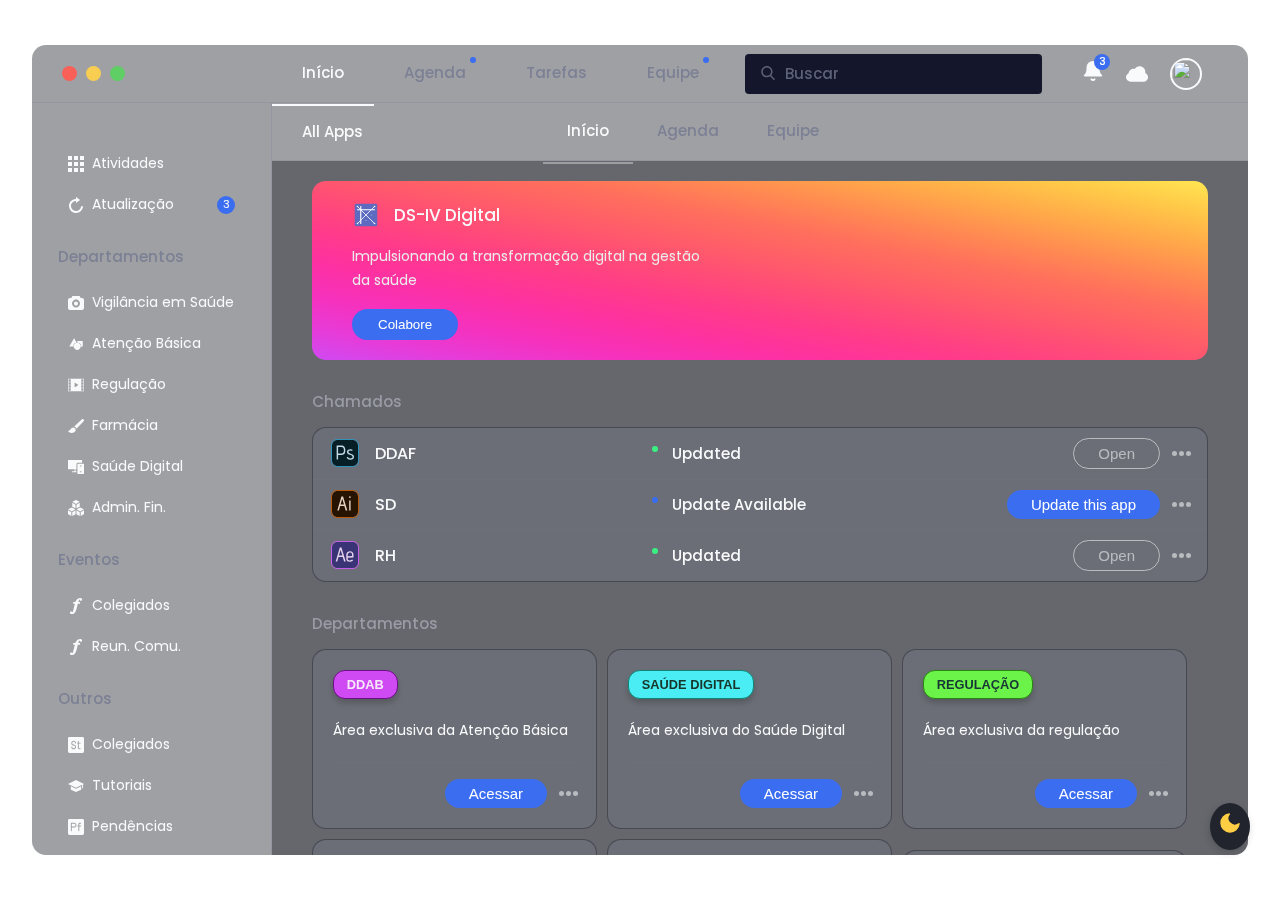
==== commit 33c45a3e: "atu. apps-card" ====
--- a/home.html
+++ b/home.html
@@ -209,9 +209,9 @@
                 <div class="main-header">
                     <a class="menu-link-main" href="#">All Apps</a>
                     <div class="header-menu">
-                        <a class="main-header-link is-active" href="#">Desktop</a>
-                        <a class="main-header-link" href="#">Mobile</a>
-                        <a class="main-header-link" href="#">Web</a>
+                        <a class="main-header-link is-active" href="#">Início</a>
+                        <a class="main-header-link" href="#">Agenda</a>
+                        <a class="main-header-link" href="#">Equipe</a>
 
                     </div>
                 </div>
@@ -372,11 +372,11 @@
                         </ul>
                     </div>
                     <div class="content-section">
-                        <div class="content-section-title">Dashboards</div>
+                        <div class="content-section-title">Departamentos</div>
                         <div class="apps-card">
                             <div class="app-card">
                                 <span>
-                                    <svg viewBox="0 0 512 512" style="border: 1px solid #a059a9">
+                                    <!-- <svg viewBox="0 0 512 512" style="border: 1px solid #a059a9">
                                         <path xmlns="http://www.w3.org/2000/svg"
                                             d="M480 0H32C14.368 0 0 14.368 0 32v448c0 17.664 14.368 32 32 32h448c17.664 0 32-14.336 32-32V32c0-17.632-14.336-32-32-32z"
                                             fill="#210027" data-original="#7b1fa2" />
@@ -385,18 +385,18 @@
                                                 d="M192 64h-80c-8.832 0-16 7.168-16 16v352c0 8.832 7.168 16 16 16s16-7.168 16-16V256h64c52.928 0 96-43.072 96-96s-43.072-96-96-96zm0 160h-64V96h64c35.296 0 64 28.704 64 64s-28.704 64-64 64zM400 256h-32c-18.08 0-34.592 6.24-48 16.384V272c0-8.864-7.168-16-16-16s-16 7.136-16 16v160c0 8.832 7.168 16 16 16s16-7.168 16-16v-96c0-26.464 21.536-48 48-48h32c8.832 0 16-7.168 16-16s-7.168-16-16-16z"
                                                 fill="#f6e7fa" data-original="#e1bee7" />
                                         </g>
-                                    </svg>
-                                    PEC
-                                </span>
-                                <div class="app-card__subtext">Dados do Prontuário Eletrônico do Cidadão</div>
-                                <div class="app-card-buttons">
-                                    <button class="content-button status-button">Update</button>
-                                    <div class="menu"></div>
-                                </div>
-                            </div>
-                            <div class="app-card">
-                                <span>
-                                    <svg viewBox="0 0 52 52" style="border: 1px solid #c1316d">
+                                    </svg> -->
+                                    <span class="string-system color-ddab">DDAB</span> 
+                                </span>
+                                <div class="app-card__subtext">Área exclusiva da Atenção Básica</div>
+                                <div class="app-card-buttons">
+                                    <button class="content-button status-button">Acessar</button>
+                                    <div class="menu"></div>
+                                </div>
+                            </div>
+                            <div class="app-card">
+                                <span>
+                                    <!-- <svg viewBox="0 0 52 52" style="border: 1px solid #c1316d">
                                         <g xmlns="http://www.w3.org/2000/svg">
                                             <path
                                                 d="M40.824 52H11.176C5.003 52 0 46.997 0 40.824V11.176C0 5.003 5.003 0 11.176 0h29.649C46.997 0 52 5.003 52 11.176v29.649C52 46.997 46.997 52 40.824 52z"
@@ -405,18 +405,18 @@
                                                 d="M18.08 39H15.2V13.72l-2.64-.08V11h5.52v28zM27.68 19.4c1.173-.507 2.593-.761 4.26-.761s3.073.374 4.22 1.12V11h2.88v28c-2.293.32-4.414.48-6.36.48-1.947 0-3.707-.4-5.28-1.2-2.08-1.066-3.12-2.92-3.12-5.561v-7.56c0-2.799 1.133-4.719 3.4-5.759zm8.48 3.12c-1.387-.746-2.907-1.119-4.56-1.119-1.574 0-2.714.406-3.42 1.22-.707.813-1.06 1.847-1.06 3.1v7.12c0 1.227.44 2.188 1.32 2.88.96.719 2.146 1.079 3.56 1.079 1.413 0 2.8-.106 4.16-.319V22.52z"
                                                 fill="#e1c1cf" data-original="#ff70bd" />
                                         </g>
-                                    </svg>
-                                    MACC
-                                </span>
-                                <div class="app-card__subtext">Dados do MACC</div>
-                                <div class="app-card-buttons">
-                                    <button class="content-button status-button">Update</button>
-                                    <div class="menu"></div>
-                                </div>
-                            </div>
-                            <div class="app-card">
-                                <span>
-                                    <svg viewBox="0 0 52 52" style="border: 1px solid #C75DEB">
+                                    </svg> -->
+                                    <span class="string-system color-saudedigital">SAÚDE DIGITAL</span> 
+                                </span>
+                                <div class="app-card__subtext">Área exclusiva do Saúde Digital</div>
+                                <div class="app-card-buttons">
+                                    <button class="content-button status-button">Acessar</button>
+                                    <div class="menu"></div>
+                                </div>
+                            </div>
+                            <div class="app-card">
+                                <span>
+                                    <!-- <svg viewBox="0 0 52 52" style="border: 1px solid #C75DEB">
                                         <g xmlns="http://www.w3.org/2000/svg">
                                             <path
                                                 d="M40.824 52H11.176C5.003 52 0 46.997 0 40.824V11.176C0 5.003 5.003 0 11.176 0h29.649C46.997 0 52 5.003 52 11.176v29.649C52 46.997 46.997 52 40.824 52z"
@@ -425,15 +425,136 @@
                                                 d="M27.44 39H24.2l-2.76-9.04h-8.32L10.48 39H7.36l8.24-28h3.32l8.52 28zm-6.72-12l-3.48-11.36L13.88 27h6.84zM31.48 33.48c0 2.267 1.333 3.399 4 3.399 1.653 0 3.466-.546 5.44-1.64L42 37.6c-2.054 1.254-4.2 1.881-6.44 1.881-4.64 0-6.96-1.946-6.96-5.841v-8.2c0-2.16.673-3.841 2.02-5.04 1.346-1.2 3.126-1.801 5.34-1.801s3.94.594 5.18 1.78c1.24 1.187 1.86 2.834 1.86 4.94V30.8l-11.52.6v2.08zm8.6-5.24v-3.08c0-1.413-.44-2.42-1.32-3.021-.88-.6-1.907-.899-3.08-.899-1.174 0-2.167.359-2.98 1.08-.814.72-1.22 1.773-1.22 3.16v3.199l8.6-.439z"
                                                 fill="#e4d1eb" data-original="#e7adfb" />
                                         </g>
-                                    </svg>
-                                    Regulação
-                                </span>
-                                <div class="app-card__subtext">Dados de encaminhamentos - regulação</div>
-                                <div class="app-card-buttons">
-                                    <button class="content-button status-button">Update</button>
-                                    <div class="menu"></div>
-                                </div>
-                            </div>
+                                    </svg> -->
+                                    <span class="string-system color-regulacao">REGULAÇÃO</span> 
+                                </span>
+                                <div class="app-card__subtext">Área exclusiva da regulação</div>
+                                <div class="app-card-buttons">
+                                    <button class="content-button status-button">Acessar</button>
+                                    <div class="menu"></div>
+                                </div>
+                            </div>
+                            <div class="app-card">
+                                <span>
+                                    <!-- <svg viewBox="0 0 512 512" style="border: 1px solid #a059a9">
+                                        <path xmlns="http://www.w3.org/2000/svg"
+                                            d="M480 0H32C14.368 0 0 14.368 0 32v448c0 17.664 14.368 32 32 32h448c17.664 0 32-14.336 32-32V32c0-17.632-14.336-32-32-32z"
+                                            fill="#210027" data-original="#7b1fa2" />
+                                        <g xmlns="http://www.w3.org/2000/svg">
+                                            <path
+                                                d="M192 64h-80c-8.832 0-16 7.168-16 16v352c0 8.832 7.168 16 16 16s16-7.168 16-16V256h64c52.928 0 96-43.072 96-96s-43.072-96-96-96zm0 160h-64V96h64c35.296 0 64 28.704 64 64s-28.704 64-64 64zM400 256h-32c-18.08 0-34.592 6.24-48 16.384V272c0-8.864-7.168-16-16-16s-16 7.136-16 16v160c0 8.832 7.168 16 16 16s16-7.168 16-16v-96c0-26.464 21.536-48 48-48h32c8.832 0 16-7.168 16-16s-7.168-16-16-16z"
+                                                fill="#f6e7fa" data-original="#e1bee7" />
+                                        </g>
+                                    </svg> -->
+                                    <span class="string-system color-vigilancia">VIGILÂNCIA EM SAÚDE</span> 
+                                </span>
+                                <div class="app-card__subtext">Área exclusiva da Vigilância em Saúde</div>
+                                <div class="app-card-buttons">
+                                    <button class="content-button status-button">Acessar</button>
+                                    <div class="menu"></div>
+                                </div>
+                            </div>
+                            <div class="app-card">
+                                <span>
+                                    <!-- <svg viewBox="0 0 52 52" style="border: 1px solid #c1316d">
+                                        <g xmlns="http://www.w3.org/2000/svg">
+                                            <path
+                                                d="M40.824 52H11.176C5.003 52 0 46.997 0 40.824V11.176C0 5.003 5.003 0 11.176 0h29.649C46.997 0 52 5.003 52 11.176v29.649C52 46.997 46.997 52 40.824 52z"
+                                                fill="#2f0015" data-original="#6f2b41" />
+                                            <path
+                                                d="M18.08 39H15.2V13.72l-2.64-.08V11h5.52v28zM27.68 19.4c1.173-.507 2.593-.761 4.26-.761s3.073.374 4.22 1.12V11h2.88v28c-2.293.32-4.414.48-6.36.48-1.947 0-3.707-.4-5.28-1.2-2.08-1.066-3.12-2.92-3.12-5.561v-7.56c0-2.799 1.133-4.719 3.4-5.759zm8.48 3.12c-1.387-.746-2.907-1.119-4.56-1.119-1.574 0-2.714.406-3.42 1.22-.707.813-1.06 1.847-1.06 3.1v7.12c0 1.227.44 2.188 1.32 2.88.96.719 2.146 1.079 3.56 1.079 1.413 0 2.8-.106 4.16-.319V22.52z"
+                                                fill="#e1c1cf" data-original="#ff70bd" />
+                                        </g>
+                                    </svg> -->
+                                    <span class="string-system color-rh">RECURSOS HUMANO</span> 
+                                </span>
+                                <div class="app-card__subtext">Área exclusiva do Recursos Humano</div>
+                                <div class="app-card-buttons">
+                                    <button class="content-button status-button">Acessar</button>
+                                    <div class="menu"></div>
+                                </div>
+                            </div>
+                            <div class="app-card">
+                                <span>
+                                    <!-- <svg viewBox="0 0 52 52" style="border: 1px solid #C75DEB">
+                                        <g xmlns="http://www.w3.org/2000/svg">
+                                            <path
+                                                d="M40.824 52H11.176C5.003 52 0 46.997 0 40.824V11.176C0 5.003 5.003 0 11.176 0h29.649C46.997 0 52 5.003 52 11.176v29.649C52 46.997 46.997 52 40.824 52z"
+                                                fill="#3a3375" data-original="#3a3375" />
+                                            <path
+                                                d="M27.44 39H24.2l-2.76-9.04h-8.32L10.48 39H7.36l8.24-28h3.32l8.52 28zm-6.72-12l-3.48-11.36L13.88 27h6.84zM31.48 33.48c0 2.267 1.333 3.399 4 3.399 1.653 0 3.466-.546 5.44-1.64L42 37.6c-2.054 1.254-4.2 1.881-6.44 1.881-4.64 0-6.96-1.946-6.96-5.841v-8.2c0-2.16.673-3.841 2.02-5.04 1.346-1.2 3.126-1.801 5.34-1.801s3.94.594 5.18 1.78c1.24 1.187 1.86 2.834 1.86 4.94V30.8l-11.52.6v2.08zm8.6-5.24v-3.08c0-1.413-.44-2.42-1.32-3.021-.88-.6-1.907-.899-3.08-.899-1.174 0-2.167.359-2.98 1.08-.814.72-1.22 1.773-1.22 3.16v3.199l8.6-.439z"
+                                                fill="#e4d1eb" data-original="#e7adfb" />
+                                        </g>
+                                    </svg> -->
+                                    <span class="string-system color-farmacia">FARMÁCIA</span> 
+                                </span>
+                                <div class="app-card__subtext">Área exclusiva da regulação</div>
+                                <div class="app-card-buttons">
+                                    <button class="content-button status-button">Acessar</button>
+                                    <div class="menu"></div>
+                                </div>
+                            </div>
+                            <div class="app-card">
+                                <span>
+                                    <!-- <svg viewBox="0 0 512 512" style="border: 1px solid #a059a9">
+                                        <path xmlns="http://www.w3.org/2000/svg"
+                                            d="M480 0H32C14.368 0 0 14.368 0 32v448c0 17.664 14.368 32 32 32h448c17.664 0 32-14.336 32-32V32c0-17.632-14.336-32-32-32z"
+                                            fill="#210027" data-original="#7b1fa2" />
+                                        <g xmlns="http://www.w3.org/2000/svg">
+                                            <path
+                                                d="M192 64h-80c-8.832 0-16 7.168-16 16v352c0 8.832 7.168 16 16 16s16-7.168 16-16V256h64c52.928 0 96-43.072 96-96s-43.072-96-96-96zm0 160h-64V96h64c35.296 0 64 28.704 64 64s-28.704 64-64 64zM400 256h-32c-18.08 0-34.592 6.24-48 16.384V272c0-8.864-7.168-16-16-16s-16 7.136-16 16v160c0 8.832 7.168 16 16 16s16-7.168 16-16v-96c0-26.464 21.536-48 48-48h32c8.832 0 16-7.168 16-16s-7.168-16-16-16z"
+                                                fill="#f6e7fa" data-original="#e1bee7" />
+                                        </g>
+                                    </svg> -->
+                                    <span class="string-system color-almoxarifado">ALMOXARIFADO</span> 
+                                </span>
+                                <div class="app-card__subtext">Área exclusiva da Almoxarifado</div>
+                                <div class="app-card-buttons">
+                                    <button class="content-button status-button">Acessar</button>
+                                    <div class="menu"></div>
+                                </div>
+                            </div>
+                            <div class="app-card">
+                                <span>
+                                    <!-- <svg viewBox="0 0 52 52" style="border: 1px solid #c1316d">
+                                        <g xmlns="http://www.w3.org/2000/svg">
+                                            <path
+                                                d="M40.824 52H11.176C5.003 52 0 46.997 0 40.824V11.176C0 5.003 5.003 0 11.176 0h29.649C46.997 0 52 5.003 52 11.176v29.649C52 46.997 46.997 52 40.824 52z"
+                                                fill="#2f0015" data-original="#6f2b41" />
+                                            <path
+                                                d="M18.08 39H15.2V13.72l-2.64-.08V11h5.52v28zM27.68 19.4c1.173-.507 2.593-.761 4.26-.761s3.073.374 4.22 1.12V11h2.88v28c-2.293.32-4.414.48-6.36.48-1.947 0-3.707-.4-5.28-1.2-2.08-1.066-3.12-2.92-3.12-5.561v-7.56c0-2.799 1.133-4.719 3.4-5.759zm8.48 3.12c-1.387-.746-2.907-1.119-4.56-1.119-1.574 0-2.714.406-3.42 1.22-.707.813-1.06 1.847-1.06 3.1v7.12c0 1.227.44 2.188 1.32 2.88.96.719 2.146 1.079 3.56 1.079 1.413 0 2.8-.106 4.16-.319V22.52z"
+                                                fill="#e1c1cf" data-original="#ff70bd" />
+                                        </g>
+                                    </svg> -->
+                                    <span class="string-system color-admfin"> ADMINISTRAÇÃO E FINANCEIRO</span> 
+                                </span>
+                                <div class="app-card__subtext">Área exclusiva da Administração e Financeiro</div>
+                                <div class="app-card-buttons">
+                                    <button class="content-button status-button">Acessar</button>
+                                    <div class="menu"></div>
+                                </div>
+                            </div>
+                            <div class="app-card">
+                                <span>
+                                    <!-- <svg viewBox="0 0 52 52" style="border: 1px solid #C75DEB">
+                                        <g xmlns="http://www.w3.org/2000/svg">
+                                            <path
+                                                d="M40.824 52H11.176C5.003 52 0 46.997 0 40.824V11.176C0 5.003 5.003 0 11.176 0h29.649C46.997 0 52 5.003 52 11.176v29.649C52 46.997 46.997 52 40.824 52z"
+                                                fill="#3a3375" data-original="#3a3375" />
+                                            <path
+                                                d="M27.44 39H24.2l-2.76-9.04h-8.32L10.48 39H7.36l8.24-28h3.32l8.52 28zm-6.72-12l-3.48-11.36L13.88 27h6.84zM31.48 33.48c0 2.267 1.333 3.399 4 3.399 1.653 0 3.466-.546 5.44-1.64L42 37.6c-2.054 1.254-4.2 1.881-6.44 1.881-4.64 0-6.96-1.946-6.96-5.841v-8.2c0-2.16.673-3.841 2.02-5.04 1.346-1.2 3.126-1.801 5.34-1.801s3.94.594 5.18 1.78c1.24 1.187 1.86 2.834 1.86 4.94V30.8l-11.52.6v2.08zm8.6-5.24v-3.08c0-1.413-.44-2.42-1.32-3.021-.88-.6-1.907-.899-3.08-.899-1.174 0-2.167.359-2.98 1.08-.814.72-1.22 1.773-1.22 3.16v3.199l8.6-.439z"
+                                                fill="#e4d1eb" data-original="#e7adfb" />
+                                        </g>
+                                    </svg> -->
+                                    <span class="string-system color-analistas">ANALISTAS</span> 
+                                </span>
+                                <div class="app-card__subtext">Área exclusiva da regulação</div>
+                                <div class="app-card-buttons">
+                                    <button class="content-button status-button">Acessar</button>
+                                    <div class="menu"></div>
+                                </div>
+                            </div>
+                            
                         </div>
                     </div>
                 </div>
--- a/style.css
+++ b/style.css
@@ -45,6 +45,8 @@
 }
 
 body {
+  margin: 0;
+  padding: 0;
   font-family: var(--body-font);
   background-image: url(https://wallpapershome.com/images/wallpapers/macos-big-sur-1280x720-dark-wwdc-2020-22655.jpg);
   background-size: cover;
@@ -489,19 +491,19 @@
 }
 
 .content-text {
-    font-weight: 400;
-    font-size: 14px;
-    margin-top: 16px;
-    line-height: 1.7em;
-    color: #ebecec;
-    display: -webkit-box;
-    -webkit-box-orient: vertical;
-    -webkit-line-clamp: 4;
-    line-clamp: 4; /* Adicionando a versão padrão */
-    overflow: hidden;
-    text-overflow: ellipsis;
-  }
-  
+  font-weight: 400;
+  font-size: 14px;
+  margin-top: 16px;
+  line-height: 1.7em;
+  color: #ebecec;
+  display: -webkit-box;
+  -webkit-box-orient: vertical;
+  -webkit-line-clamp: 4;
+  line-clamp: 4; /* Adicionando a versão padrão */
+  overflow: hidden;
+  text-overflow: ellipsis;
+}
+
 
 .content-wrapper-context {
   max-width: 350px;
@@ -812,6 +814,7 @@
   align-items: center;
   flex-wrap: wrap;
   width: calc(100% + 20px);
+  gap: 10px;
 }
 
 .app-card {
@@ -836,9 +839,9 @@
   margin-right: 12px;
   flex-shrink: 0;
 }
-.app-card + .app-card {
+/* .app-card + .app-card {
   margin-left: 20px;
-}
+} */
 .app-card span {
   display: flex;
   align-items: center;
@@ -885,3 +888,66 @@
   background: var(--scrollbar-bg);
   border-radius: 10px;
 }
+
+.string-system {
+    padding: 0.5em 1em; /* Aumentando o espaçamento interno */
+    border-radius: 12px; /* Bordas arredondadas */
+    font-family: 'Arial', sans-serif; /* Definindo a fonte */
+    font-size: 0.8em; /* Aumentando o tamanho do texto */
+    font-weight: bold; /* Texto em negrito */
+    text-align: center; /* Alinhando o texto ao centro */
+    box-shadow: 0px 4px 6px rgba(0, 0, 0, 0.2); /* Sombra sutil */
+    transition: transform 0.2s ease, box-shadow 0.2s ease; /* Transições para efeito suave */
+}
+
+.string-system:hover {
+    transform: translateY(-4px); /* Levanta o elemento ao passar o mouse */
+    box-shadow: 0px 8px 12px rgba(0, 0, 0, 0.3); /* Aumentando a sombra no hover */
+}
+
+
+.color-ddab {
+    background-color: #cf4af3; /* Cor de fundo roxa */
+    border: solid 1.5px #6b1085; /* Borda roxa escura */
+    color: #f6e7fa; /* Cor do texto em um tom claro */
+}
+.color-saudedigital {
+    background-color: #4aedf3; /* Cor de fundo roxa */
+    border: solid 1.5px #108575; /* Borda roxa escura */
+    color: #17352b; /* Cor do texto em um tom claro */
+}
+.color-regulacao {
+    background-color: #6cf34a; /* Cor de fundo roxa */
+    border: solid 1.5px #278510; /* Borda roxa escura */
+    color: #173535; /* Cor do texto em um tom claro */
+}
+.color-vigilancia {
+    background-color: #f3f04a; 
+    border: solid 1.5px #857d10; 
+    color: #353317;
+}
+.color-rh {
+    background-color: #f36c4a; 
+    border: solid 1.5px #852710; 
+    color: #352017;
+}
+.color-farmacia {
+    background-color: #f34aad; 
+    border: solid 1.5px #851062; 
+    color: #351729;
+}
+.color-almoxarifado {
+    background-color: #f34a58; 
+    border: solid 1.5px #851016; 
+    color: #351717;
+}
+.color-admfin {
+    background-color: #771515; 
+    border: solid 1.5px #300d0d; 
+    color: #75afb6;
+}
+.color-analistas {
+    background-color: #1ab391; 
+    border: solid 1.5px #065f5f; 
+    color: #32584f;
+}